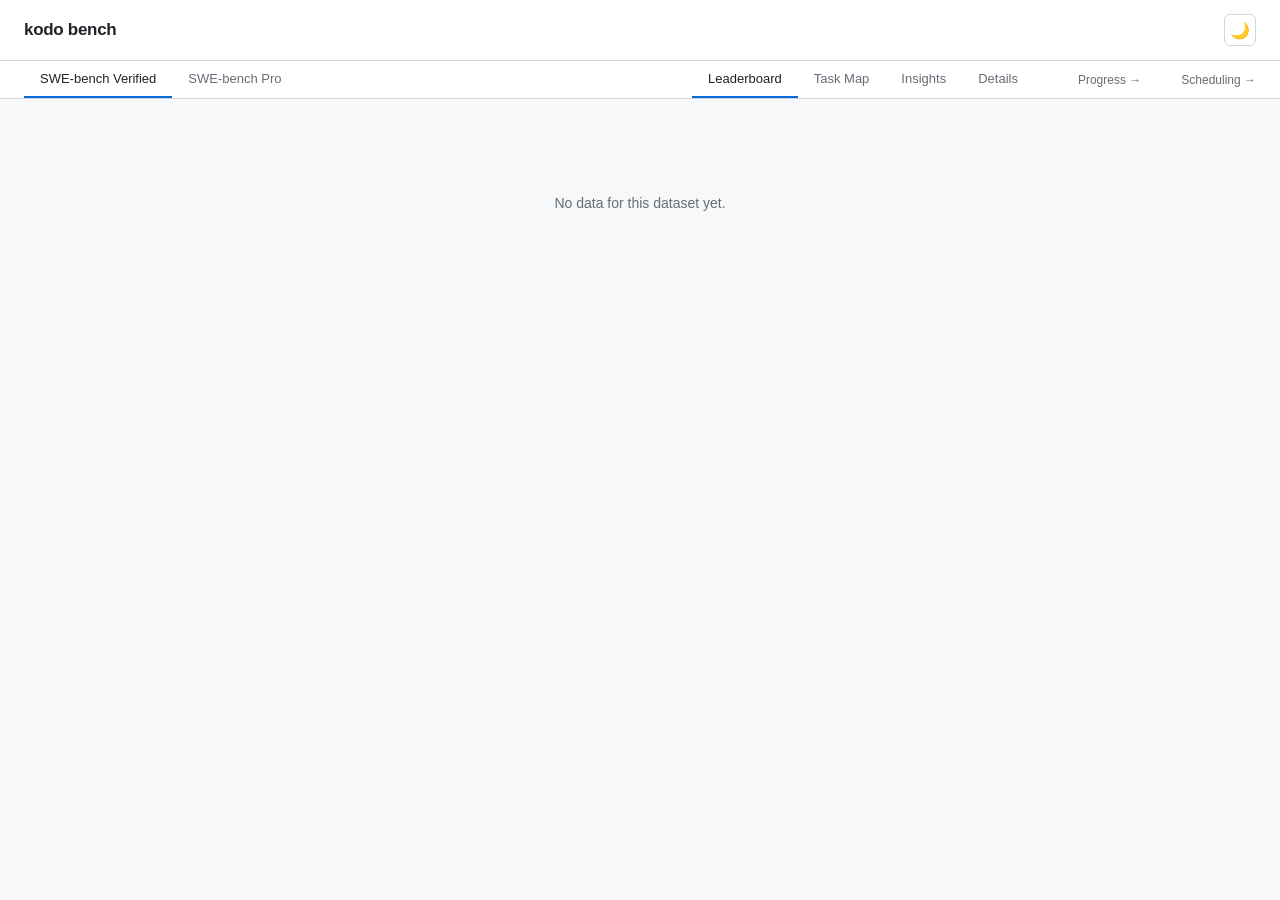
==== benchmark/online/static/index.html @ c9eaec16 "Implement local evaluation flow and arm activity tracking - Add `evaluate_pending.py` script for loc" ====
<!DOCTYPE html>
<html lang="en">
<head>
<meta charset="utf-8">
<meta name="viewport" content="width=device-width, initial-scale=1">
<title>kodo bench</title>
<script>
(function() {
  var s = localStorage.getItem('kodo-bench-theme');
  var p = window.matchMedia('(prefers-color-scheme: dark)').matches;
  if ((s || (p ? 'dark' : 'light')) === 'light') document.documentElement.setAttribute('data-theme', 'light');
})();
</script>
<style>
/* ── Theme ── */
:root {
  --bg: #0d1117; --bg2: #161b22; --surface: #1c2128; --border: #30363d;
  --text: #e6edf3; --text2: #8b949e; --text3: #484f58;
  --accent: #58a6ff; --accent2: #388bfd;
  --green: #3fb950; --red: #f85149; --orange: #d29922; --purple: #a371f7;
  --green-bg: rgba(63,185,80,0.12); --red-bg: rgba(248,81,73,0.12);
  --orange-bg: rgba(210,153,34,0.12); --accent-bg: rgba(88,166,255,0.08);
  --shadow: 0 1px 3px rgba(0,0,0,0.4); --code-bg: #161b22;
}
[data-theme="light"] {
  --bg: #f6f8fa; --bg2: #ffffff; --surface: #ffffff; --border: #d0d7de;
  --text: #1f2328; --text2: #656d76; --text3: #b1bac4;
  --accent: #0969da; --accent2: #0550ae;
  --green: #1a7f37; --red: #cf222e; --orange: #9a6700; --purple: #8250df;
  --green-bg: rgba(26,127,55,0.1); --red-bg: rgba(207,34,46,0.1);
  --orange-bg: rgba(154,103,0,0.1); --accent-bg: rgba(9,105,218,0.06);
  --shadow: 0 1px 3px rgba(0,0,0,0.08); --code-bg: #f6f8fa;
}
* { margin: 0; padding: 0; box-sizing: border-box; }
body { font-family: -apple-system, BlinkMacSystemFont, 'Segoe UI', sans-serif; background: var(--bg); color: var(--text); transition: background .2s, color .2s; }

/* ── Layout ── */
header { padding: 14px 24px; border-bottom: 1px solid var(--border); display: flex; align-items: center; gap: 16px; background: var(--bg2); }
header h1 { font-size: 17px; font-weight: 700; letter-spacing: -0.3px; }
header .stats { color: var(--text2); font-size: 12px; margin-left: auto; }
.theme-toggle { background: none; border: 1px solid var(--border); border-radius: 6px; width: 32px; height: 32px; cursor: pointer; color: var(--text2); font-size: 16px; display: flex; align-items: center; justify-content: center; flex-shrink: 0; }
.theme-toggle:hover { color: var(--text); border-color: var(--accent); }

nav { display: flex; align-items: center; border-bottom: 1px solid var(--border); padding: 0 24px; background: var(--bg2); gap: 32px; }
.ds-tabs, .v-tabs { display: flex; gap: 0; }
.ds-tabs { margin-right: auto; }
.ds-tab, .v-tab { padding: 10px 16px; cursor: pointer; color: var(--text2); border-bottom: 2px solid transparent; font-size: 13px; font-weight: 500; background: none; border-top: none; border-left: none; border-right: none; }
.ds-tab:hover, .v-tab:hover { color: var(--text); }
.ds-tab.active { color: var(--text); border-bottom-color: var(--accent); }
.v-tab.active { color: var(--text); border-bottom-color: var(--accent); }

main { padding: 32px 24px; max-width: 1200px; margin: 0 auto; }
.loading { text-align: center; padding: 64px; color: var(--text2); font-size: 14px; }

/* ── Leaderboard ── */
.lb-section { margin-bottom: 40px; }
.lb-section h2 { font-size: 13px; text-transform: uppercase; letter-spacing: 0.5px; color: var(--text2); margin-bottom: 20px; font-weight: 600; }
.lb-row { display: flex; align-items: center; gap: 16px; margin-bottom: 16px; padding: 12px 16px; background: var(--bg2); border: 1px solid var(--border); border-radius: 8px; transition: border-color .15s; }
.lb-row:hover { border-color: var(--accent); }
.lb-row.is-kodo { border-left: 3px solid var(--accent); }
.lb-rank { font-size: 14px; color: var(--text3); width: 20px; text-align: center; font-weight: 600; }
.lb-name { width: 120px; font-size: 15px; font-weight: 600; flex-shrink: 0; }
.lb-bar-track { flex: 1; height: 28px; background: var(--bg); border-radius: 4px; overflow: hidden; position: relative; }
.lb-bar-fill { height: 100%; border-radius: 4px; transition: width .4s ease; }
.lb-rate { font-size: 22px; font-weight: 700; width: 80px; text-align: right; }
.lb-sub { font-size: 12px; color: var(--text2); width: 80px; text-align: right; }

/* ── H2H ── */
.h2h-grid { display: grid; grid-template-columns: repeat(auto-fit, minmax(340px, 1fr)); gap: 16px; }
.h2h-card { background: var(--bg2); border: 1px solid var(--border); border-radius: 8px; padding: 16px; }
.h2h-title { font-size: 14px; font-weight: 600; margin-bottom: 4px; }
.h2h-subtitle { font-size: 12px; color: var(--text2); margin-bottom: 12px; }
.h2h-bar { display: flex; height: 24px; border-radius: 4px; overflow: hidden; margin-bottom: 10px; }
.h2h-seg { height: 100%; display: flex; align-items: center; justify-content: center; font-size: 10px; font-weight: 600; color: #fff; min-width: 2px; }
.h2h-legend { display: flex; gap: 16px; font-size: 11px; color: var(--text2); flex-wrap: wrap; }
.h2h-legend span { display: flex; align-items: center; gap: 4px; }
.h2h-legend .dot { width: 8px; height: 8px; border-radius: 2px; flex-shrink: 0; }
.h2h-net { font-size: 13px; font-weight: 600; margin-top: 8px; }
.h2h-net.positive { color: var(--green); }
.h2h-net.negative { color: var(--red); }
.h2h-net.neutral { color: var(--text2); }

/* ── Toggle ── */
.toggle-row { margin-top: 8px; font-size: 12px; color: var(--text2); }
.toggle-row label { cursor: pointer; display: flex; align-items: center; gap: 6px; }
.toggle-row input { accent-color: var(--accent); }

/* ── Task Map ── */
.arm-pills { display: flex; gap: 8px; margin-bottom: 20px; flex-wrap: wrap; }
.arm-pill { padding: 6px 14px; border-radius: 20px; font-size: 13px; font-weight: 500; cursor: pointer; border: 2px solid var(--border); background: var(--bg2); color: var(--text2); transition: all .15s; user-select: none; }
.arm-pill:hover { border-color: var(--text2); color: var(--text); }
.arm-pill.active { color: #fff; }

.map-legend { display: flex; gap: 16px; margin-bottom: 16px; font-size: 12px; color: var(--text2); flex-wrap: wrap; }
.map-legend-item { display: flex; align-items: center; gap: 5px; }
.map-legend-dot { width: 12px; height: 12px; border-radius: 2px; flex-shrink: 0; }

.repo-group { margin-bottom: 16px; }
.repo-label { font-size: 12px; color: var(--text2); margin-bottom: 4px; font-weight: 500; display: flex; align-items: center; gap: 8px; }
.repo-label .repo-stats { font-weight: 400; }
.repo-cells { display: flex; flex-wrap: wrap; gap: 3px; }
.map-cell { width: 16px; height: 16px; border-radius: 2px; cursor: pointer; transition: transform .1s; position: relative; }
.map-cell:hover { transform: scale(2); z-index: 10; }
.map-cell.c-resolved { background: var(--green); }
.map-cell.c-failed { background: var(--red); }
.map-cell.c-error { background: var(--orange); }
.map-cell.c-noeval { background: var(--bg); border: 1px solid var(--border); }
.map-cell.c-notrun { background: transparent; border: 1px dashed var(--border); }
.map-cell.c-both { background: var(--green); }
.map-cell.c-only-a { background: var(--accent); }
.map-cell.c-only-b { background: var(--orange); }
.map-cell.c-neither { background: var(--red); opacity: 0.5; }

/* ── Tooltip ── */
#tooltip { position: absolute; background: var(--surface); border: 1px solid var(--border); padding: 8px 12px; border-radius: 6px; font-size: 12px; pointer-events: none; z-index: 200; box-shadow: 0 4px 12px rgba(0,0,0,0.3); display: none; max-width: 320px; line-height: 1.5; }

/* ── Insights ── */
.insight-section { margin-bottom: 32px; }
.insight-section h2 { font-size: 13px; text-transform: uppercase; letter-spacing: 0.5px; color: var(--text2); margin-bottom: 12px; font-weight: 600; }
.repo-table { width: 100%; border-collapse: collapse; font-size: 13px; }
.repo-table th { text-align: left; padding: 8px 12px; border-bottom: 1px solid var(--border); color: var(--text2); font-weight: 500; }
.repo-table td { padding: 8px 12px; border-bottom: 1px solid var(--border); }
.repo-table tr:hover td { background: var(--bg2); }
.mini-bar { height: 6px; border-radius: 3px; background: var(--bg); overflow: hidden; min-width: 60px; }
.mini-bar-fill { height: 100%; border-radius: 3px; }
.insight-list { list-style: none; font-size: 13px; }
.insight-list li { padding: 4px 0; display: flex; align-items: center; gap: 8px; }
.insight-list code { font-size: 12px; background: var(--code-bg); padding: 2px 6px; border-radius: 4px; border: 1px solid var(--border); }
.insight-badge { padding: 1px 8px; border-radius: 10px; font-size: 11px; font-weight: 500; }

/* ── Details table ── */
.filter-bar { display: flex; gap: 8px; margin-bottom: 12px; flex-wrap: wrap; }
.filter-bar select, .filter-bar input { background: var(--bg2); border: 1px solid var(--border); color: var(--text); padding: 6px 10px; border-radius: 6px; font-size: 13px; }
table.detail-table { width: 100%; border-collapse: collapse; font-size: 13px; }
table.detail-table th { text-align: left; padding: 8px 12px; border-bottom: 1px solid var(--border); color: var(--text2); font-weight: 500; cursor: pointer; user-select: none; }
table.detail-table th:hover { color: var(--text); }
table.detail-table td { padding: 8px 12px; border-bottom: 1px solid var(--border); }
table.detail-table tr:hover td { background: var(--bg2); }
table.detail-table tr.expanded td { background: var(--bg2); border-bottom: none; }
.expand-row td { background: var(--bg2); padding: 12px 24px; }
.patch-view { background: var(--code-bg); padding: 12px; border-radius: 6px; font-family: monospace; font-size: 12px; white-space: pre-wrap; max-height: 400px; overflow-y: auto; margin-top: 8px; border: 1px solid var(--border); }
.patch-view .add { color: var(--green); }
.patch-view .del { color: var(--red); }
.patch-view .hunk { color: var(--accent); }
.status-badge { padding: 2px 8px; border-radius: 10px; font-size: 11px; font-weight: 500; white-space: nowrap; }
.status-badge.resolved { background: var(--green-bg); color: var(--green); }
.status-badge.failed { background: var(--red-bg); color: var(--red); }
.status-badge.error { background: var(--orange-bg); color: var(--orange); }
.status-badge.ok { background: var(--accent-bg); color: var(--accent); }
.status-badge.not-run { color: var(--text3); }

/* ── Shared ── */
*, header, nav, .lb-row, .h2h-card, .arm-pill, .filter-bar select, .filter-bar input, th, td { transition: background .2s, border-color .2s, color .2s; }
@media (max-width: 768px) {
  main { padding: 16px; }
  .lb-name { width: 80px; font-size: 13px; }
  .lb-rate { font-size: 18px; width: 60px; }
  .h2h-grid { grid-template-columns: 1fr; }
  .map-cell { width: 12px; height: 12px; }
}
</style>
</head>
<body>

<header>
  <h1>kodo bench</h1>
  <span class="stats" id="header-stats"></span>
  <button class="theme-toggle" id="theme-toggle" aria-label="Toggle theme"></button>
</header>

<nav>
  <div class="ds-tabs" id="ds-tabs">
    <button class="ds-tab active" data-ds="verified">SWE-bench Verified</button>
    <button class="ds-tab" data-ds="pro">SWE-bench Pro</button>
  </div>
  <div class="v-tabs" id="v-tabs">
    <button class="v-tab active" data-view="leaderboard">Leaderboard</button>
    <button class="v-tab" data-view="taskmap">Task Map</button>
    <button class="v-tab" data-view="insights">Insights</button>
    <button class="v-tab" data-view="details">Details</button>
  </div>
  <a id="progress-link" href="/progress.html" style="margin-left:12px;font-size:12px;color:var(--text2);text-decoration:none;white-space:nowrap;" onmouseover="this.style.color='var(--accent)'" onmouseout="this.style.color='var(--text2)'">Progress &rarr;</a>
  <a id="scheduling-link" href="/scheduling.html" style="margin-left:8px;font-size:12px;color:var(--text2);text-decoration:none;white-space:nowrap;" onmouseover="this.style.color='var(--accent)'" onmouseout="this.style.color='var(--text2)'">Scheduling &rarr;</a>
</nav>

<main id="main"><div class="loading">Loading...</div></main>
<div id="tooltip"></div>

<script>
// ── Base path (auto-detect from serving location) ──
const BASE = (() => {
  let p = window.location.pathname;
  if (p.endsWith('/index.html')) p = p.slice(0, -'index.html'.length);
  if (!p.endsWith('/')) p += '/';
  return p === '/' ? '' : p;
})();

{ const pl = document.getElementById('progress-link'); if (pl) pl.href = (BASE || '/') + 'progress.html'; }
{ const sl = document.getElementById('scheduling-link'); if (sl) sl.href = (BASE || '/') + 'scheduling.html'; }

// ── State ──
let currentDataset = 'verified';
let currentView = 'leaderboard';
let showAllKodo = false;
let activeMapArms = [];
let allData = {};
let sortCol = '', sortAsc = true;

// ── Palette ──
const KODO_COLOR = '#58a6ff';
const COMPETITOR_COLORS = { cursor: '#f0883e', claude: '#a371f7', codex: '#7ee787', gemini: '#d29922' };

function armColor(arm) {
  if (arm.startsWith('kodo')) return KODO_COLOR;
  for (const [k, v] of Object.entries(COMPETITOR_COLORS)) { if (arm.startsWith(k)) return v; }
  return '#8b949e';
}

function displayName(arm) {
  if (arm.startsWith('kodo')) {
    if (!showAllKodo) return 'Kodo';
    if (arm === 'kodo') return 'Kodo';
    if (arm === 'kodo:solo') return 'Kodo Solo';
    if (arm === 'kodo:solo+opus') return 'Kodo Opus';
    return arm.replace('kodo:', 'Kodo ');
  }
  const m = { claude: 'Claude Code', cursor: 'Cursor', codex: 'Codex', gemini: 'Gemini CLI' };
  return m[arm] || arm;
}

// ── Data helpers ──

function armStats(data, arm) {
  const s = { resolved: 0, failed: 0, error: 0, run: 0, evaluated: 0, resolveTimes: [], allTimes: [] };
  for (const t of data.tasks) {
    const r = data.results[t.instance_id]?.[arm];
    if (!r) continue;
    s.run++;
    if (r.elapsed_s > 0) s.allTimes.push(r.elapsed_s);
    if (r.eval_status) {
      s.evaluated++;
      if (r.resolved) {
        s.resolved++;
        if (r.elapsed_s > 0) s.resolveTimes.push(r.elapsed_s);
      } else s.failed++;
    }
    if (r.status === 'error') s.error++;
  }
  return s;
}

function median(arr) {
  if (!arr.length) return 0;
  const s = [...arr].sort((a, b) => a - b);
  const mid = Math.floor(s.length / 2);
  return s.length % 2 ? s[mid] : (s[mid - 1] + s[mid]) / 2;
}

function resolveRate(s) {
  return s.evaluated > 0 ? s.resolved / s.evaluated : 0;
}

function getBestKodo(data) {
  const kodo = (data.arms || []).filter(a => a.startsWith('kodo'));
  if (kodo.length === 0) return null;
  let best = kodo[0], bestR = -1;
  for (const a of kodo) {
    const r = resolveRate(armStats(data, a));
    if (r > bestR) { bestR = r; best = a; }
  }
  return best;
}

function visibleArms(data) {
  const arms = data.arms || [];
  if (showAllKodo || arms.filter(a => a.startsWith('kodo')).length <= 1) return arms;
  const best = getBestKodo(data);
  return arms.filter(a => !a.startsWith('kodo') || a === best);
}

function headToHead(data, a, b) {
  let onlyA = 0, onlyB = 0, both = 0, neither = 0;
  for (const t of data.tasks) {
    const ra = data.results[t.instance_id]?.[a];
    const rb = data.results[t.instance_id]?.[b];
    if (!ra?.eval_status || !rb?.eval_status) continue;
    const aw = !!ra.resolved, bw = !!rb.resolved;
    if (aw && bw) both++;
    else if (aw) onlyA++;
    else if (bw) onlyB++;
    else neither++;
  }
  return { onlyA, onlyB, both, neither, total: onlyA + onlyB + both + neither };
}

function groupByRepo(tasks) {
  const g = {};
  for (const t of tasks) {
    const repo = t.instance_id.split('__')[0].replace(/_/g, '/');
    (g[repo] ??= []).push(t);
  }
  return Object.entries(g).sort((a, b) => b[1].length - a[1].length);
}

// ── Init ──

async function init() {
  document.querySelectorAll('.ds-tab').forEach(t => t.addEventListener('click', () => {
    document.querySelectorAll('.ds-tab').forEach(x => x.classList.remove('active'));
    t.classList.add('active');
    currentDataset = t.dataset.ds;
    activeMapArms = defaultMapArms(allData[currentDataset]);
    render();
  }));

  document.querySelectorAll('.v-tab').forEach(t => t.addEventListener('click', () => {
    document.querySelectorAll('.v-tab').forEach(x => x.classList.remove('active'));
    t.classList.add('active');
    currentView = t.dataset.view;
    render();
  }));

  try {
    const [v, p] = await Promise.all([
      fetchJSON(BASE + 'data/verified/index.json'),
      fetchJSON(BASE + 'data/pro/index.json'),
    ]);
    allData = {
      verified: v || emptyIndex(),
      pro: p || emptyIndex(),
    };
  } catch {
    allData = { verified: emptyIndex(), pro: emptyIndex() };
  }

  activeMapArms = defaultMapArms(allData[currentDataset]);
  render();
}

function emptyIndex() { return { tasks: [], arms: [], results: {}, meta: {} }; }

async function fetchJSON(url) {
  try { const r = await fetch(url); return r.ok ? await r.json() : null; }
  catch { return null; }
}

function defaultMapArms(data) {
  const best = getBestKodo(data);
  const arms = [];
  if (best) arms.push(best);
  if ((data.arms || []).includes('cursor')) arms.push('cursor');
  return arms.length ? arms : (data.arms || []).slice(0, 2);
}

// ── Render dispatch ──

function render() {
  const data = allData[currentDataset];
  if (!data?.tasks?.length) {
    document.getElementById('main').innerHTML = '<div class="loading">No data for this dataset yet.</div>';
    document.getElementById('header-stats').textContent = '';
    return;
  }

  const arms = visibleArms(data);
  const totalRun = arms.reduce((sum, a) => sum + armStats(data, a).run, 0);
  const totalEvald = arms.reduce((sum, a) => sum + armStats(data, a).evaluated, 0);
  const pending = totalRun - totalEvald;
  document.getElementById('header-stats').textContent =
    `${data.tasks.length} tasks \u00b7 ${arms.length} agents \u00b7 ${currentDataset}` +
    (pending > 0 ? ` \u00b7 ${pending} pending eval` : '');

  const views = { leaderboard: renderLeaderboard, taskmap: renderTaskMap, insights: renderInsights, details: renderDetails };
  document.getElementById('main').innerHTML = (views[currentView] || renderLeaderboard)(data, arms);

  // Attach handlers
  if (currentView === 'leaderboard') attachLeaderboardHandlers();
  if (currentView === 'taskmap') attachTaskMapHandlers(data, arms);
  if (currentView === 'details') attachDetailHandlers(data, arms);
}

// ── Leaderboard ──

function renderLeaderboard(data, arms) {
  const stats = {};
  for (const a of arms) stats[a] = armStats(data, a);
  const sorted = [...arms].sort((a, b) => resolveRate(stats[b]) - resolveRate(stats[a]));

  let html = '<div class="lb-section"><h2>Resolve Rates</h2>';
  sorted.forEach((arm, i) => {
    const s = stats[arm];
    const rate = resolveRate(s) * 100;
    const isKodo = arm.startsWith('kodo');
    html += `<div class="lb-row ${isKodo ? 'is-kodo' : ''}">
      <div class="lb-rank">${i + 1}</div>
      <div class="lb-name">${esc(displayName(arm))}</div>
      <div class="lb-bar-track">
        <div class="lb-bar-fill" style="width:${rate}%;background:${armColor(arm)}"></div>
      </div>
      <div class="lb-rate">${rate.toFixed(1)}%</div>
      <div class="lb-sub">${s.resolved}/${s.evaluated}${s.run > s.evaluated ? ` <span style="color:var(--orange)">(+${s.run - s.evaluated} pending)</span>` : ''}${median(s.allTimes) ? ` · ${formatTime(median(s.allTimes))} median` : ''}</div>
    </div>`;
  });

  const kodoCount = (data.arms || []).filter(a => a.startsWith('kodo')).length;
  if (kodoCount > 1) {
    html += `<div class="toggle-row"><label><input type="checkbox" id="toggle-kodo" ${showAllKodo ? 'checked' : ''}> Show all Kodo variants (${kodoCount})</label></div>`;
  }
  html += '</div>';

  // Speed comparison
  const armsWithTimes = sorted.filter(a => stats[a].allTimes.length > 0);
  if (armsWithTimes.length > 1) {
    const maxMedian = Math.max(...armsWithTimes.map(a => median(stats[a].allTimes)));
    html += '<div class="lb-section"><h2>Median Task Time (lower is better)</h2>';
    for (const arm of armsWithTimes) {
      const med = median(stats[arm].allTimes);
      const pct = maxMedian > 0 ? (med / maxMedian * 100) : 0;
      const isKodo = arm.startsWith('kodo');
      html += `<div class="lb-row ${isKodo ? 'is-kodo' : ''}" style="padding:8px 16px">
        <div class="lb-name" style="font-size:13px">${esc(displayName(arm))}</div>
        <div class="lb-bar-track" style="height:20px">
          <div class="lb-bar-fill" style="width:${pct}%;background:${armColor(arm)};height:100%"></div>
        </div>
        <div style="font-size:15px;font-weight:600;width:80px;text-align:right">${formatTime(med)}</div>
      </div>`;
    }
    html += '</div>';
  }

  // Head to head vs kodo
  const kodo = getBestKodo(data);
  const opponents = sorted.filter(a => a !== kodo && !a.startsWith('kodo'));
  if (kodo && opponents.length) {
    html += '<div class="lb-section"><h2>Head-to-Head vs ' + esc(displayName(kodo)) + '</h2>';
    html += '<div class="h2h-grid">';
    for (const opp of opponents) {
      const h = headToHead(data, kodo, opp);
      if (h.total === 0) continue;
      const net = h.onlyA - h.onlyB;
      const netCls = net > 0 ? 'positive' : net < 0 ? 'negative' : 'neutral';
      const netLabel = net > 0 ? `+${net} for ${esc(displayName(kodo))}` : net < 0 ? `+${-net} for ${esc(displayName(opp))}` : 'Even';

      html += `<div class="h2h-card">
        <div class="h2h-title">${esc(displayName(kodo))} vs ${esc(displayName(opp))}</div>
        <div class="h2h-subtitle">${h.total} overlapping evaluated tasks</div>
        <div class="h2h-bar">
          ${h2hSeg(h.onlyA, h.total, KODO_COLOR)}
          ${h2hSeg(h.both, h.total, 'var(--green)')}
          ${h2hSeg(h.onlyB, h.total, armColor(opp))}
          ${h2hSeg(h.neither, h.total, 'var(--border)')}
        </div>
        <div class="h2h-legend">
          <span><span class="dot" style="background:${KODO_COLOR}"></span>Only ${esc(displayName(kodo))}: ${h.onlyA}</span>
          <span><span class="dot" style="background:var(--green)"></span>Both: ${h.both}</span>
          <span><span class="dot" style="background:${armColor(opp)}"></span>Only ${esc(displayName(opp))}: ${h.onlyB}</span>
          <span><span class="dot" style="background:var(--border)"></span>Neither: ${h.neither}</span>
        </div>
        <div class="h2h-net ${netCls}">${netLabel}</div>
      </div>`;
    }
    html += '</div></div>';
  }
  return html;
}

function h2hSeg(count, total, color) {
  if (!count) return '';
  const pct = (count / total * 100).toFixed(1);
  return `<div class="h2h-seg" style="width:${pct}%;background:${color}">${count > 2 ? count : ''}</div>`;
}

function attachLeaderboardHandlers() {
  const toggle = document.getElementById('toggle-kodo');
  if (toggle) toggle.addEventListener('change', () => { showAllKodo = toggle.checked; render(); });
}

// ── Task Map ──

function renderTaskMap(data, arms) {
  let html = '<div class="arm-pills">';
  for (const arm of arms) {
    const active = activeMapArms.includes(arm);
    const bg = active ? armColor(arm) : 'transparent';
    const border = active ? armColor(arm) : '';
    html += `<div class="arm-pill ${active ? 'active' : ''}" data-arm="${esc(arm)}" style="${active ? `background:${bg};border-color:${bg}` : ''}">${esc(displayName(arm))}</div>`;
  }
  html += '</div>';

  // Legend
  html += '<div class="map-legend">';
  if (activeMapArms.length === 2) {
    const [a, b] = activeMapArms;
    html += `<div class="map-legend-item"><div class="map-legend-dot" style="background:var(--green)"></div>Both solved</div>`;
    html += `<div class="map-legend-item"><div class="map-legend-dot" style="background:${armColor(a)}"></div>Only ${esc(displayName(a))}</div>`;
    html += `<div class="map-legend-item"><div class="map-legend-dot" style="background:${armColor(b)}"></div>Only ${esc(displayName(b))}</div>`;
    html += `<div class="map-legend-item"><div class="map-legend-dot" style="background:var(--red);opacity:.5"></div>Neither</div>`;
  } else if (activeMapArms.length === 1) {
    html += `<div class="map-legend-item"><div class="map-legend-dot" style="background:var(--green)"></div>Resolved</div>`;
    html += `<div class="map-legend-item"><div class="map-legend-dot" style="background:var(--red)"></div>Failed</div>`;
    html += `<div class="map-legend-item"><div class="map-legend-dot" style="background:var(--orange)"></div>Error</div>`;
  }
  html += `<div class="map-legend-item"><div class="map-legend-dot" style="background:var(--bg);border:1px solid var(--border)"></div>Not evaluated</div>`;
  html += `<div class="map-legend-item"><div class="map-legend-dot" style="border:1px dashed var(--border)"></div>Not run</div>`;
  html += '</div>';

  // Grouped by repo
  const repos = groupByRepo(data.tasks);
  for (const [repo, tasks] of repos) {
    html += `<div class="repo-group"><div class="repo-label">${esc(repo)} <span class="repo-stats">(${tasks.length})</span></div><div class="repo-cells">`;
    for (const t of tasks) {
      const cls = cellClass(data, t.instance_id, activeMapArms);
      html += `<div class="map-cell ${cls}" data-id="${esc(t.instance_id)}"></div>`;
    }
    html += '</div></div>';
  }
  return html;
}

function cellClass(data, iid, selArms) {
  if (selArms.length === 0) {
    // Any arm
    const res = data.results[iid] || {};
    const any = Object.values(res);
    if (!any.length) return 'c-notrun';
    if (any.some(r => r.resolved)) return 'c-resolved';
    if (any.some(r => r.eval_status)) return 'c-failed';
    return 'c-noeval';
  }
  if (selArms.length === 1) {
    const r = data.results[iid]?.[selArms[0]];
    if (!r) return 'c-notrun';
    if (r.resolved) return 'c-resolved';
    if (r.status === 'error') return 'c-error';
    if (r.eval_status) return 'c-failed';
    return 'c-noeval';
  }
  // 2 arms: comparative
  const [a, b] = selArms;
  const ra = data.results[iid]?.[a];
  const rb = data.results[iid]?.[b];
  if (!ra && !rb) return 'c-notrun';
  if (!ra?.eval_status && !rb?.eval_status) return 'c-noeval';
  const aw = !!ra?.resolved, bw = !!rb?.resolved;
  if (aw && bw) return 'c-both';
  if (aw) return 'c-only-a';
  if (bw) return 'c-only-b';
  return 'c-neither';
}

function attachTaskMapHandlers(data, arms) {
  document.querySelectorAll('.arm-pill').forEach(pill => {
    pill.addEventListener('click', () => {
      const arm = pill.dataset.arm;
      const idx = activeMapArms.indexOf(arm);
      if (idx >= 0) {
        activeMapArms.splice(idx, 1);
      } else {
        if (activeMapArms.length >= 2) activeMapArms.shift();
        activeMapArms.push(arm);
      }
      render();
    });
  });

  document.querySelectorAll('.map-cell').forEach(cell => {
    cell.addEventListener('mouseenter', e => {
      const iid = cell.dataset.id;
      let tip = `<strong>${esc(iid)}</strong>`;
      for (const arm of activeMapArms) {
        const r = data.results[iid]?.[arm];
        const status = !r ? 'not run' : r.resolved ? 'resolved' : r.eval_status ? 'failed' : r.status || 'run';
        tip += `<br>${esc(displayName(arm))}: ${status}`;
        if (r?.elapsed_s) tip += ` (${formatTime(r.elapsed_s)})`;
      }
      showTooltip(e, tip);
    });
    cell.addEventListener('mouseleave', hideTooltip);
    cell.addEventListener('mousemove', e => moveTooltip(e));
  });
}

// ── Insights ──

function renderInsights(data, arms) {
  let html = '';

  // Per-repo breakdown
  const repos = groupByRepo(data.tasks);
  html += '<div class="insight-section"><h2>Resolve Rate by Repository</h2>';
  html += '<table class="repo-table"><thead><tr><th>Repository</th><th>Tasks</th>';
  for (const a of arms) html += `<th>${esc(displayName(a))}</th>`;
  html += '</tr></thead><tbody>';

  for (const [repo, tasks] of repos) {
    html += `<tr><td><strong>${esc(repo)}</strong></td><td>${tasks.length}</td>`;
    for (const arm of arms) {
      let res = 0, evald = 0;
      for (const t of tasks) {
        const r = data.results[t.instance_id]?.[arm];
        if (r?.eval_status) { evald++; if (r.resolved) res++; }
      }
      const rate = evald > 0 ? (res / evald * 100).toFixed(0) : '\u2014';
      const pct = evald > 0 ? res / evald * 100 : 0;
      html += `<td><div style="display:flex;align-items:center;gap:8px">
        <div class="mini-bar"><div class="mini-bar-fill" style="width:${pct}%;background:${armColor(arm)}"></div></div>
        <span style="font-size:12px;color:var(--text2)">${rate}%</span></div></td>`;
    }
    html += '</tr>';
  }
  html += '</tbody></table></div>';

  // Unique wins
  const kodo = getBestKodo(data);
  if (kodo) {
    html += '<div class="insight-section"><h2>Unique Wins</h2>';
    html += '<p style="font-size:13px;color:var(--text2);margin-bottom:12px">Tasks solved by only one agent (among evaluated overlaps)</p>';
    for (const arm of arms) {
      const others = arms.filter(x => x !== arm);
      const unique = [];
      for (const t of data.tasks) {
        const r = data.results[t.instance_id]?.[arm];
        if (!r?.resolved) continue;
        const othersResolved = others.some(o => data.results[t.instance_id]?.[o]?.resolved);
        if (!othersResolved) unique.push(t.instance_id);
      }
      if (unique.length) {
        html += `<details style="margin-bottom:8px"><summary style="cursor:pointer;font-size:13px;font-weight:500;color:${armColor(arm)}">${esc(displayName(arm))}: ${unique.length} unique win${unique.length > 1 ? 's' : ''}</summary>`;
        html += '<ul class="insight-list" style="margin:6px 0 0 20px">';
        for (const id of unique) html += `<li><code>${esc(id)}</code></li>`;
        html += '</ul></details>';
      }
    }
    html += '</div>';
  }

  // Unsolved tasks
  const unsolved = data.tasks.filter(t => {
    return !arms.some(a => data.results[t.instance_id]?.[a]?.resolved);
  }).filter(t => {
    return arms.some(a => data.results[t.instance_id]?.[a]?.eval_status);
  });
  if (unsolved.length) {
    html += `<div class="insight-section"><h2>Unsolved Tasks (${unsolved.length})</h2>`;
    html += '<p style="font-size:13px;color:var(--text2);margin-bottom:8px">No agent solved these (among those evaluated)</p>';
    html += '<ul class="insight-list">';
    for (const t of unsolved.slice(0, 30)) html += `<li><code>${esc(t.instance_id)}</code></li>`;
    if (unsolved.length > 30) html += `<li style="color:var(--text2)">... and ${unsolved.length - 30} more</li>`;
    html += '</ul></div>';
  }

  // Avg time
  html += '<div class="insight-section"><h2>Average Solve Time</h2>';
  for (const arm of arms) {
    const times = [];
    for (const t of data.tasks) {
      const r = data.results[t.instance_id]?.[arm];
      if (r?.elapsed_s > 0) times.push(r.elapsed_s);
    }
    if (!times.length) continue;
    const avg = times.reduce((a, b) => a + b, 0) / times.length;
    const max = Math.max(...arms.map(a2 => {
      const tt = data.tasks.map(t => data.results[t.instance_id]?.[a2]?.elapsed_s || 0);
      return tt.reduce((a, b) => a + b, 0) / (tt.filter(x => x > 0).length || 1);
    }));
    const pct = max > 0 ? (avg / max * 100) : 0;
    html += `<div style="display:flex;align-items:center;gap:12px;margin-bottom:8px">
      <div style="width:100px;text-align:right;font-size:13px;font-weight:500">${esc(displayName(arm))}</div>
      <div class="mini-bar" style="flex:1;height:20px"><div class="mini-bar-fill" style="width:${pct}%;background:${armColor(arm)};height:100%"></div></div>
      <div style="width:60px;font-size:13px;color:var(--text2)">${formatTime(avg)}</div>
    </div>`;
  }
  html += '</div>';

  return html;
}

// ── Details ──

function renderDetails(data, arms) {
  let html = '<div class="filter-bar">';
  html += `<select id="f-arm"><option value="">All agents</option>${arms.map(a => `<option value="${a}">${displayName(a)}</option>`).join('')}</select>`;
  html += `<select id="f-status"><option value="">All statuses</option><option value="resolved">Resolved</option><option value="failed">Failed</option><option value="error">Error</option><option value="pending">Not evaluated</option></select>`;
  html += '<input type="text" id="f-search" placeholder="Search instance ID...">';
  html += '</div>';

  html += '<table class="detail-table"><thead><tr>';
  html += '<th data-sort="id">Instance ID</th><th data-sort="repo">Repo</th>';
  for (const a of arms) html += `<th data-sort="${esc(a)}">${esc(displayName(a))}</th>`;
  html += '<th data-sort="time">Time</th></tr></thead><tbody>';

  for (const t of data.tasks) {
    const repo = t.instance_id.split('__')[0].replace(/_/g, '/');
    const shortId = t.instance_id.split('__').pop();
    html += `<tr class="result-row" data-id="${esc(t.instance_id)}">`;
    html += `<td><code>${esc(shortId)}</code></td><td style="font-size:12px">${esc(repo)}</td>`;
    for (const arm of arms) {
      const r = data.results[t.instance_id]?.[arm];
      let cls = 'not-run', label = '\u2014';
      if (r) {
        if (r.resolved) { cls = 'resolved'; label = 'Resolved'; }
        else if (r.status === 'error') { cls = 'error'; label = 'Error'; }
        else if (r.eval_status) { cls = 'failed'; label = 'Failed'; }
        else { cls = 'ok'; label = 'Run'; }
      }
      html += `<td><span class="status-badge ${cls}">${label}</span></td>`;
    }
    const times = arms.map(a => data.results[t.instance_id]?.[a]?.elapsed_s || 0).filter(x => x > 0);
    const avg = times.length ? times.reduce((a, b) => a + b, 0) / times.length : 0;
    html += `<td style="color:var(--text2);font-size:12px">${avg > 0 ? formatTime(avg) : '\u2014'}</td>`;
    html += '</tr>';
  }
  html += '</tbody></table>';
  return html;
}

function attachDetailHandlers(data, arms) {
  document.querySelectorAll('.result-row').forEach(row => {
    row.addEventListener('click', () => toggleExpand(row, data));
  });
  const fArm = document.getElementById('f-arm');
  const fStat = document.getElementById('f-status');
  const fSearch = document.getElementById('f-search');
  const filter = () => applyFilters(data);
  if (fArm) fArm.addEventListener('change', filter);
  if (fStat) fStat.addEventListener('change', filter);
  if (fSearch) fSearch.addEventListener('input', filter);
  document.querySelectorAll('.detail-table th[data-sort]').forEach(th => {
    th.addEventListener('click', () => sortTable(th.dataset.sort));
  });
}

function applyFilters(data) {
  const arm = document.getElementById('f-arm')?.value || '';
  const status = document.getElementById('f-status')?.value || '';
  const search = (document.getElementById('f-search')?.value || '').toLowerCase();
  document.querySelectorAll('.result-row').forEach(row => {
    const id = row.dataset.id;
    let show = true;
    if (search && !id.toLowerCase().includes(search)) show = false;
    if (arm && show && !data.results[id]?.[arm]) show = false;
    if (status && show) {
      const arms = visibleArms(data);
      const match = arms.some(a => {
        const r = data.results[id]?.[a];
        if (status === 'resolved') return r?.resolved;
        if (status === 'failed') return r?.eval_status && !r?.resolved;
        if (status === 'error') return r?.status === 'error';
        if (status === 'pending') return r && !r.eval_status;
        return false;
      });
      if (!match) show = false;
    }
    row.style.display = show ? '' : 'none';
    const next = row.nextElementSibling;
    if (next?.classList.contains('expand-row')) next.style.display = show ? '' : 'none';
  });
}

function sortTable(col) {
  if (sortCol === col) sortAsc = !sortAsc;
  else { sortCol = col; sortAsc = true; }
  const tbody = document.querySelector('.detail-table tbody');
  if (!tbody) return;
  const rows = [...tbody.querySelectorAll('.result-row')];
  rows.sort((a, b) => {
    let va = a.dataset.id, vb = b.dataset.id;
    if (col === 'repo') { va = va.split('__')[0]; vb = vb.split('__')[0]; }
    return sortAsc ? va.localeCompare(vb) : vb.localeCompare(va);
  });
  rows.forEach(r => {
    tbody.appendChild(r);
    const next = r.nextElementSibling;
    if (next?.classList.contains('expand-row')) tbody.appendChild(next);
  });
}

function toggleExpand(row, data) {
  const existing = row.nextElementSibling;
  if (existing?.classList.contains('expand-row')) { existing.remove(); row.classList.remove('expanded'); return; }
  row.classList.add('expanded');
  const id = row.dataset.id;
  const arms = visibleArms(data);
  const expandRow = document.createElement('tr');
  expandRow.className = 'expand-row';
  let html = '<td colspan="100">';
  for (const arm of arms) {
    const r = data.results[id]?.[arm];
    if (!r) continue;
    html += `<h4 style="margin:8px 0 4px;color:${armColor(arm)}">${esc(displayName(arm))}</h4>`;
    html += `<div style="font-size:12px;color:var(--text2)">Status: ${r.status || '\u2014'} | Elapsed: ${formatTime(r.elapsed_s || 0)} | Patch: ${r.patch_len || 0} chars</div>`;
    html += `<div class="patch-view" id="patch-${esc(id)}-${esc(arm)}">Loading patch...</div>`;
    fetchPatch(currentDataset, id, arm);
  }
  html += '</td>';
  expandRow.innerHTML = html;
  row.after(expandRow);
}

async function fetchPatch(ds, iid, arm) {
  const el = document.getElementById(`patch-${iid}-${arm}`);
  if (!el) return;
  try {
    const r = await fetch(`${BASE}api/patch/${ds}/${iid}/${arm}`);
    if (!r.ok) { el.textContent = '(no patch available)'; return; }
    el.innerHTML = highlightDiff(await r.text());
  } catch { el.textContent = '(failed to load)'; }
}

function highlightDiff(text) {
  return text.split('\n').map(l => {
    if (l.startsWith('+') && !l.startsWith('+++')) return `<span class="add">${esc(l)}</span>`;
    if (l.startsWith('-') && !l.startsWith('---')) return `<span class="del">${esc(l)}</span>`;
    if (l.startsWith('@@')) return `<span class="hunk">${esc(l)}</span>`;
    return esc(l);
  }).join('\n');
}

// ── Shared utils ──

function formatTime(s) {
  if (!s) return '\u2014';
  if (s < 60) return `${Math.round(s)}s`;
  if (s < 3600) return `${Math.round(s / 60)}m`;
  return `${(s / 3600).toFixed(1)}h`;
}

function esc(s) { return String(s).replace(/&/g, '&amp;').replace(/</g, '&lt;').replace(/>/g, '&gt;').replace(/"/g, '&quot;'); }

function showTooltip(e, html) {
  const tip = document.getElementById('tooltip');
  tip.innerHTML = html;
  tip.style.display = 'block';
  tip.style.left = (e.pageX + 14) + 'px';
  tip.style.top = (e.pageY - 14) + 'px';
}
function moveTooltip(e) {
  const tip = document.getElementById('tooltip');
  if (tip.style.display === 'block') {
    tip.style.left = (e.pageX + 14) + 'px';
    tip.style.top = (e.pageY - 14) + 'px';
  }
}
function hideTooltip() { document.getElementById('tooltip').style.display = 'none'; }

// ── Theme ──

function initTheme() {
  const stored = localStorage.getItem('kodo-bench-theme');
  const prefersDark = window.matchMedia('(prefers-color-scheme: dark)').matches;
  applyTheme(stored || (prefersDark ? 'dark' : 'light'));
  document.getElementById('theme-toggle').addEventListener('click', () => {
    const cur = document.documentElement.getAttribute('data-theme') === 'light' ? 'light' : 'dark';
    const next = cur === 'dark' ? 'light' : 'dark';
    applyTheme(next);
    localStorage.setItem('kodo-bench-theme', next);
  });
  window.matchMedia('(prefers-color-scheme: dark)').addEventListener('change', e => {
    if (!localStorage.getItem('kodo-bench-theme')) applyTheme(e.matches ? 'dark' : 'light');
  });
}

function applyTheme(theme) {
  if (theme === 'light') document.documentElement.setAttribute('data-theme', 'light');
  else document.documentElement.removeAttribute('data-theme');
  const btn = document.getElementById('theme-toggle');
  btn.textContent = theme === 'dark' ? '\u2600\uFE0F' : '\uD83C\uDF19';
  btn.title = theme === 'dark' ? 'Switch to light mode' : 'Switch to dark mode';
}

initTheme();
init();
</script>
</body>
</html>
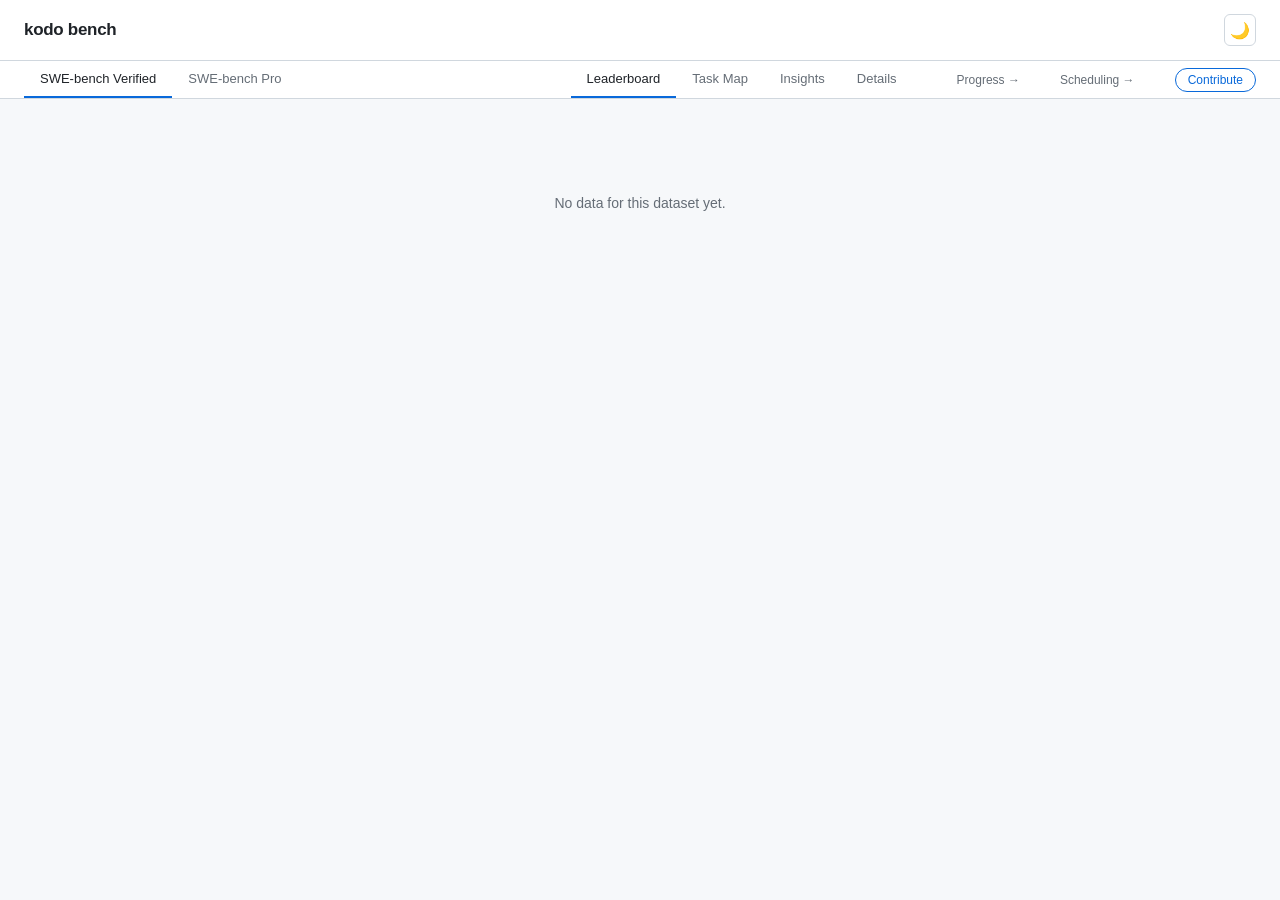
==== commit 3512f6cc: "onboard benchmarkers" ====
--- a/benchmark/online/static/index.html
+++ b/benchmark/online/static/index.html
@@ -181,6 +181,7 @@
   </div>
   <a id="progress-link" href="/progress.html" style="margin-left:12px;font-size:12px;color:var(--text2);text-decoration:none;white-space:nowrap;" onmouseover="this.style.color='var(--accent)'" onmouseout="this.style.color='var(--text2)'">Progress &rarr;</a>
   <a id="scheduling-link" href="/scheduling.html" style="margin-left:8px;font-size:12px;color:var(--text2);text-decoration:none;white-space:nowrap;" onmouseover="this.style.color='var(--accent)'" onmouseout="this.style.color='var(--text2)'">Scheduling &rarr;</a>
+  <a id="join-link" href="/register.html" style="margin-left:8px;font-size:12px;padding:4px 12px;border:1px solid var(--accent);border-radius:12px;color:var(--accent);text-decoration:none;white-space:nowrap;font-weight:500;" onmouseover="this.style.background='var(--accent)';this.style.color='#fff'" onmouseout="this.style.background='transparent';this.style.color='var(--accent)'">Contribute</a>
 </nav>
 
 <main id="main"><div class="loading">Loading...</div></main>
@@ -197,6 +198,7 @@
 
 { const pl = document.getElementById('progress-link'); if (pl) pl.href = (BASE || '/') + 'progress.html'; }
 { const sl = document.getElementById('scheduling-link'); if (sl) sl.href = (BASE || '/') + 'scheduling.html'; }
+{ const jl = document.getElementById('join-link'); if (jl) jl.href = (BASE || '/') + 'register.html'; }
 
 // ── State ──
 let currentDataset = 'verified';
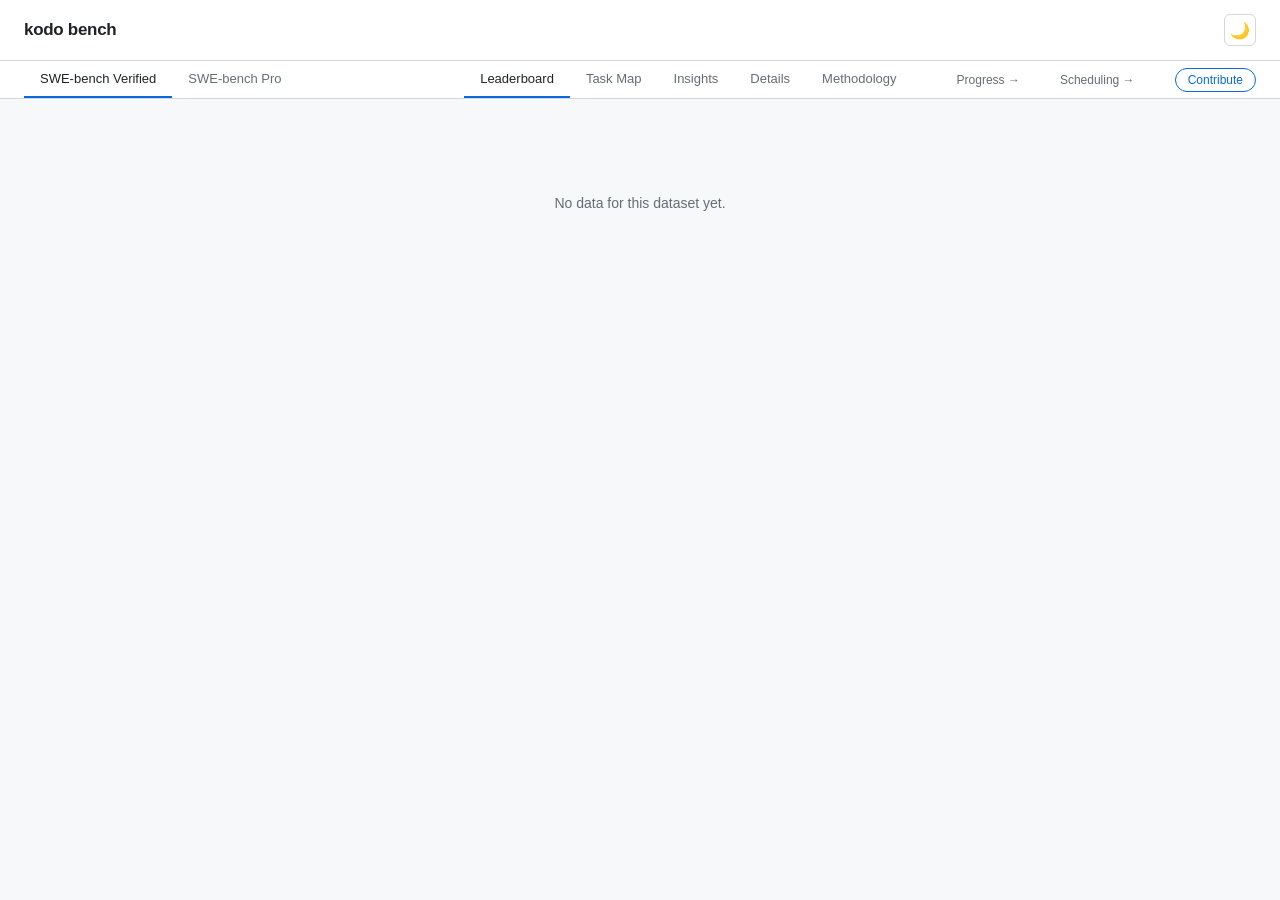
==== commit ae75b8dc: "another view" ====
--- a/benchmark/online/static/index.html
+++ b/benchmark/online/static/index.html
@@ -49,6 +49,11 @@
 .ds-tab.active { color: var(--text); border-bottom-color: var(--accent); }
 .v-tab.active { color: var(--text); border-bottom-color: var(--accent); }
 
+.view-banner { display: none; max-width: 1200px; margin: 20px auto 0; padding: 14px 18px; background: var(--accent-bg); border: 1px solid var(--border); border-radius: 10px; font-size: 13px; color: var(--text2); }
+.view-banner.visible { display: block; }
+.view-banner strong { color: var(--text); }
+.view-badge { display: inline-flex; align-items: center; margin-right: 10px; padding: 3px 9px; border-radius: 999px; background: var(--bg2); border: 1px solid var(--border); color: var(--accent); font-size: 11px; font-weight: 600; text-transform: uppercase; letter-spacing: 0.04em; }
+
 main { padding: 32px 24px; max-width: 1200px; margin: 0 auto; }
 .loading { text-align: center; padding: 64px; color: var(--text2); font-size: 14px; }
 
@@ -149,6 +154,29 @@
 .status-badge.ok { background: var(--accent-bg); color: var(--accent); }
 .status-badge.not-run { color: var(--text3); }
 
+/* ── Methodology ── */
+.method-layout { display: flex; flex-direction: column; gap: 16px; }
+.method-grid { display: grid; grid-template-columns: repeat(auto-fit, minmax(220px, 1fr)); gap: 16px; }
+.method-card { background: var(--bg2); border: 1px solid var(--border); border-radius: 10px; padding: 18px; }
+.method-stat-label { font-size: 11px; color: var(--text2); text-transform: uppercase; letter-spacing: 0.06em; margin-bottom: 6px; }
+.method-stat-value { font-size: 24px; font-weight: 700; color: var(--text); }
+.method-status { font-size: 13px; color: var(--text2); }
+.markdown-body { font-size: 13px; line-height: 1.7; color: var(--text2); }
+.markdown-body h1, .markdown-body h2, .markdown-body h3 { color: var(--text); line-height: 1.25; }
+.markdown-body h1 { font-size: 28px; margin: 0 0 18px; }
+.markdown-body h2 { font-size: 18px; margin: 28px 0 12px; }
+.markdown-body h3 { font-size: 15px; margin: 20px 0 8px; }
+.markdown-body p { margin: 0 0 14px; }
+.markdown-body ul, .markdown-body ol { margin: 0 0 16px 20px; }
+.markdown-body li { margin: 0 0 6px; }
+.markdown-body strong { color: var(--text); }
+.markdown-body code { font-family: ui-monospace, SFMono-Regular, Menlo, monospace; font-size: 12px; background: var(--code-bg); border: 1px solid var(--border); border-radius: 4px; padding: 1px 5px; color: var(--text); }
+.markdown-body pre { margin: 0 0 16px; padding: 14px; background: var(--code-bg); border: 1px solid var(--border); border-radius: 8px; overflow-x: auto; }
+.markdown-body pre code { background: transparent; border: none; padding: 0; display: block; white-space: pre-wrap; line-height: 1.6; }
+.markdown-body blockquote { margin: 0 0 16px; padding: 12px 14px; background: var(--orange-bg); border: 1px solid var(--border); border-left: 3px solid var(--orange); border-radius: 8px; }
+.markdown-body a { color: var(--accent); text-decoration: none; }
+.markdown-body a:hover { text-decoration: underline; }
+
 /* ── Shared ── */
 *, header, nav, .lb-row, .h2h-card, .arm-pill, .filter-bar select, .filter-bar input, th, td { transition: background .2s, border-color .2s, color .2s; }
 @media (max-width: 768px) {
@@ -163,7 +191,7 @@
 <body>
 
 <header>
-  <h1>kodo bench</h1>
+  <h1 id="page-title">kodo bench</h1>
   <span class="stats" id="header-stats"></span>
   <button class="theme-toggle" id="theme-toggle" aria-label="Toggle theme"></button>
 </header>
@@ -178,12 +206,14 @@
     <button class="v-tab" data-view="taskmap">Task Map</button>
     <button class="v-tab" data-view="insights">Insights</button>
     <button class="v-tab" data-view="details">Details</button>
+    <button class="v-tab" data-view="methodology">Methodology</button>
   </div>
   <a id="progress-link" href="/progress.html" style="margin-left:12px;font-size:12px;color:var(--text2);text-decoration:none;white-space:nowrap;" onmouseover="this.style.color='var(--accent)'" onmouseout="this.style.color='var(--text2)'">Progress &rarr;</a>
   <a id="scheduling-link" href="/scheduling.html" style="margin-left:8px;font-size:12px;color:var(--text2);text-decoration:none;white-space:nowrap;" onmouseover="this.style.color='var(--accent)'" onmouseout="this.style.color='var(--text2)'">Scheduling &rarr;</a>
   <a id="join-link" href="/register.html" style="margin-left:8px;font-size:12px;padding:4px 12px;border:1px solid var(--accent);border-radius:12px;color:var(--accent);text-decoration:none;white-space:nowrap;font-weight:500;" onmouseover="this.style.background='var(--accent)';this.style.color='#fff'" onmouseout="this.style.background='transparent';this.style.color='var(--accent)'">Contribute</a>
 </nav>
 
+<div id="view-banner" class="view-banner"></div>
 <main id="main"><div class="loading">Loading...</div></main>
 <div id="tooltip"></div>
 
@@ -206,7 +236,36 @@
 let showAllKodo = false;
 let activeMapArms = [];
 let allData = {};
+let availableDatasets = ['verified', 'pro'];
 let sortCol = '', sortAsc = true;
+let methodologyMarkdown = null;
+let methodologyLoadStarted = false;
+
+const SHARED_PROMPT_TEMPLATE =
+  "Fix the following GitHub issue in this repository.\\n\\n" +
+  "Issue: {instance_id}\\n\\n" +
+  "{problem_statement}\\n\\n" +
+  "Make the minimal code changes needed to fix this issue. Do not add or modify tests.";
+
+const SOLO_TEAM_CONFIG = {
+  name: "solo",
+  description: "just cursor worker",
+  max_exchanges: 20,
+  max_cycles: 2,
+  verifiers: {
+    testers: [],
+    browser_testers: [],
+    reviewers: [],
+  },
+  agents: {
+    worker: {
+      backend: "cursor",
+      model: "composer-1.5",
+      description: "your only worker.",
+      max_turns: 15,
+    },
+  },
+};
 
 // ── Palette ──
 const KODO_COLOR = '#58a6ff';
@@ -230,10 +289,22 @@
   return m[arm] || arm;
 }
 
+function viewMode(data) {
+  return data?.meta?.view_mode || 'default';
+}
+
+function viewComparison(data) {
+  return data?.meta?.comparison || {};
+}
+
+function isHeadToHeadView(data) {
+  return viewMode(data) === 'head_to_head';
+}
+
 // ── Data helpers ──
 
 function armStats(data, arm) {
-  const s = { resolved: 0, failed: 0, error: 0, run: 0, evaluated: 0, resolveTimes: [], allTimes: [] };
+  const s = { resolved: 0, failed: 0, error: 0, run: 0, evaluated: 0, pending: 0, resolveTimes: [], allTimes: [] };
   for (const t of data.tasks) {
     const r = data.results[t.instance_id]?.[arm];
     if (!r) continue;
@@ -245,6 +316,8 @@
         s.resolved++;
         if (r.elapsed_s > 0) s.resolveTimes.push(r.elapsed_s);
       } else s.failed++;
+    } else if (r.status === 'ok' || r.status === 'partial') {
+      s.pending++;
     }
     if (r.status === 'error') s.error++;
   }
@@ -304,6 +377,18 @@
   return Object.entries(g).sort((a, b) => b[1].length - a[1].length);
 }
 
+function sourceRunIds(data, arms) {
+  const ids = new Set();
+  for (const task of data.tasks || []) {
+    const taskResults = data.results?.[task.instance_id] || {};
+    for (const arm of arms) {
+      const runId = taskResults[arm]?.run_id;
+      if (runId) ids.add(runId);
+    }
+  }
+  return [...ids].sort();
+}
+
 // ── Init ──
 
 async function init() {
@@ -335,6 +420,8 @@
     allData = { verified: emptyIndex(), pro: emptyIndex() };
   }
 
+  syncDatasetTabs();
+  ensureMethodologyLoaded();
   activeMapArms = defaultMapArms(allData[currentDataset]);
   render();
 }
@@ -344,6 +431,15 @@
 async function fetchJSON(url) {
   try { const r = await fetch(url); return r.ok ? await r.json() : null; }
   catch { return null; }
+}
+
+async function fetchText(url) {
+  try {
+    const r = await fetch(url);
+    return r.ok ? await r.text() : null;
+  } catch {
+    return null;
+  }
 }
 
 function defaultMapArms(data) {
@@ -354,10 +450,33 @@
   return arms.length ? arms : (data.arms || []).slice(0, 2);
 }
 
+function syncDatasetTabs() {
+  const order = ['verified', 'pro'];
+  availableDatasets = order.filter(ds => (allData[ds]?.tasks?.length || 0) > 0);
+  if (!availableDatasets.length) availableDatasets = order;
+  if (!availableDatasets.includes(currentDataset)) currentDataset = availableDatasets[0];
+
+  const tabs = document.querySelectorAll('.ds-tab');
+  tabs.forEach(tab => {
+    const visible = availableDatasets.includes(tab.dataset.ds);
+    tab.style.display = visible ? '' : 'none';
+    tab.classList.toggle('active', tab.dataset.ds === currentDataset);
+  });
+}
+
+async function ensureMethodologyLoaded() {
+  if (methodologyMarkdown !== null || methodologyLoadStarted) return;
+  methodologyLoadStarted = true;
+  const text = await fetchText(BASE + 'methodology.md');
+  methodologyMarkdown = text || '# Methodology\n\nMethodology file could not be loaded.';
+  if (currentView === 'methodology') render();
+}
+
 // ── Render dispatch ──
 
 function render() {
   const data = allData[currentDataset];
+  applyViewChrome(data);
   if (!data?.tasks?.length) {
     document.getElementById('main').innerHTML = '<div class="loading">No data for this dataset yet.</div>';
     document.getElementById('header-stats').textContent = '';
@@ -365,20 +484,47 @@
   }
 
   const arms = visibleArms(data);
-  const totalRun = arms.reduce((sum, a) => sum + armStats(data, a).run, 0);
-  const totalEvald = arms.reduce((sum, a) => sum + armStats(data, a).evaluated, 0);
-  const pending = totalRun - totalEvald;
+  const pending = arms.reduce((sum, a) => sum + armStats(data, a).pending, 0);
+  const taskLabel = isHeadToHeadView(data) ? `${data.tasks.length} overlapping tasks` : `${data.tasks.length} tasks`;
+  const snapshotLabel = data.meta?.snapshot_frozen ? ' \u00b7 frozen snapshot' : '';
   document.getElementById('header-stats').textContent =
-    `${data.tasks.length} tasks \u00b7 ${arms.length} agents \u00b7 ${currentDataset}` +
+    `${taskLabel} \u00b7 ${arms.length} agents \u00b7 ${currentDataset}` +
+    snapshotLabel +
     (pending > 0 ? ` \u00b7 ${pending} pending eval` : '');
 
-  const views = { leaderboard: renderLeaderboard, taskmap: renderTaskMap, insights: renderInsights, details: renderDetails };
+  const views = { leaderboard: renderLeaderboard, taskmap: renderTaskMap, insights: renderInsights, details: renderDetails, methodology: renderMethodology };
   document.getElementById('main').innerHTML = (views[currentView] || renderLeaderboard)(data, arms);
 
   // Attach handlers
   if (currentView === 'leaderboard') attachLeaderboardHandlers();
   if (currentView === 'taskmap') attachTaskMapHandlers(data, arms);
   if (currentView === 'details') attachDetailHandlers(data, arms);
+}
+
+function applyViewChrome(data) {
+  const title = document.getElementById('page-title');
+  const banner = document.getElementById('view-banner');
+  const links = ['progress-link', 'scheduling-link', 'join-link'].map(id => document.getElementById(id));
+
+  if (isHeadToHeadView(data)) {
+    const comparison = viewComparison(data);
+    const primary = displayName(comparison.primary_arm || 'kodo');
+    const secondary = displayName(comparison.secondary_arm || 'cursor');
+    const frozen = data?.meta?.snapshot_frozen;
+    document.title = `${primary} vs ${secondary}`;
+    title.textContent = `${primary} vs ${secondary}`;
+    banner.innerHTML =
+      `<span class="view-badge">${frozen ? 'Frozen snapshot' : 'Head-to-head view'}</span><strong>${esc(primary)} vs ${esc(secondary)}</strong> shows only tasks where both agents have completed evaluation.${frozen ? ' This 100-task slice will stay fixed until explicitly refreshed.' : ''}`;
+    banner.classList.add('visible');
+    links.forEach(link => { if (link) link.style.display = 'none'; });
+    return;
+  }
+
+  document.title = 'kodo bench';
+  title.textContent = 'kodo bench';
+  banner.textContent = '';
+  banner.classList.remove('visible');
+  links.forEach(link => { if (link) link.style.display = ''; });
 }
 
 // ── Leaderboard ──
@@ -400,7 +546,7 @@
         <div class="lb-bar-fill" style="width:${rate}%;background:${armColor(arm)}"></div>
       </div>
       <div class="lb-rate">${rate.toFixed(1)}%</div>
-      <div class="lb-sub">${s.resolved}/${s.evaluated}${s.run > s.evaluated ? ` <span style="color:var(--orange)">(+${s.run - s.evaluated} pending)</span>` : ''}${median(s.allTimes) ? ` · ${formatTime(median(s.allTimes))} median` : ''}</div>
+      <div class="lb-sub">${s.resolved}/${s.evaluated}${s.pending > 0 ? ` <span style="color:var(--orange)">(+${s.pending} pending)</span>` : ''}${median(s.allTimes) ? ` · ${formatTime(median(s.allTimes))} median` : ''}</div>
     </div>`;
   });
 
@@ -526,6 +672,7 @@
     const any = Object.values(res);
     if (!any.length) return 'c-notrun';
     if (any.some(r => r.resolved)) return 'c-resolved';
+    if (any.some(r => r.status === 'error')) return 'c-error';
     if (any.some(r => r.eval_status)) return 'c-failed';
     return 'c-noeval';
   }
@@ -542,7 +689,10 @@
   const ra = data.results[iid]?.[a];
   const rb = data.results[iid]?.[b];
   if (!ra && !rb) return 'c-notrun';
-  if (!ra?.eval_status && !rb?.eval_status) return 'c-noeval';
+  if (!ra?.eval_status && !rb?.eval_status) {
+    if (ra?.status === 'error' || rb?.status === 'error') return 'c-error';
+    return 'c-noeval';
+  }
   const aw = !!ra?.resolved, bw = !!rb?.resolved;
   if (aw && bw) return 'c-both';
   if (aw) return 'c-only-a';
@@ -571,7 +721,7 @@
       let tip = `<strong>${esc(iid)}</strong>`;
       for (const arm of activeMapArms) {
         const r = data.results[iid]?.[arm];
-        const status = !r ? 'not run' : r.resolved ? 'resolved' : r.eval_status ? 'failed' : r.status || 'run';
+        const status = !r ? 'not run' : r.resolved ? 'resolved' : r.status === 'error' ? 'error' : r.eval_status ? 'failed' : r.status || 'run';
         tip += `<br>${esc(displayName(arm))}: ${status}`;
         if (r?.elapsed_s) tip += ` (${formatTime(r.elapsed_s)})`;
       }
@@ -703,7 +853,7 @@
         if (r.resolved) { cls = 'resolved'; label = 'Resolved'; }
         else if (r.status === 'error') { cls = 'error'; label = 'Error'; }
         else if (r.eval_status) { cls = 'failed'; label = 'Failed'; }
-        else { cls = 'ok'; label = 'Run'; }
+        else { cls = 'ok'; label = 'Pending'; }
       }
       html += `<td><span class="status-badge ${cls}">${label}</span></td>`;
     }
@@ -748,7 +898,7 @@
         if (status === 'resolved') return r?.resolved;
         if (status === 'failed') return r?.eval_status && !r?.resolved;
         if (status === 'error') return r?.status === 'error';
-        if (status === 'pending') return r && !r.eval_status;
+        if (status === 'pending') return r && !r.eval_status && (r.status === 'ok' || r.status === 'partial');
         return false;
       });
       if (!match) show = false;
@@ -818,6 +968,190 @@
   }).join('\n');
 }
 
+// ── Methodology ──
+
+function renderMethodology(data, arms) {
+  const comparison = viewComparison(data);
+  const primaryArm = comparison.primary_arm || arms.find(a => a.startsWith('kodo')) || 'kodo:solo';
+  const secondaryArm = comparison.secondary_arm || arms.find(a => a === 'cursor') || 'cursor';
+  const primary = displayName(primaryArm);
+  const secondary = displayName(secondaryArm);
+  const overlapCount = data.tasks.length;
+  const repoCount = groupByRepo(data.tasks).length;
+  const snapshotNote = data.meta?.snapshot_frozen
+    ? `This frozen snapshot spans ${repoCount} repositories and will stay fixed until explicitly refreshed.`
+    : `Those overlap tasks span ${repoCount} repositories in the currently published Verified slice.`;
+  const cards = `<div class="method-layout">
+    <div class="method-grid">
+      <div class="method-card">
+        <div class="method-stat-label">Dataset in this view</div>
+        <div class="method-stat-value">SWE Verified</div>
+        <div class="method-status">This head-to-head instance is restricted to SWE-bench Verified.</div>
+      </div>
+      <div class="method-card">
+        <div class="method-stat-label">Overlap shown</div>
+        <div class="method-stat-value">${overlapCount}</div>
+        <div class="method-status">Only tasks where both ${esc(primary)} and ${esc(secondary)} have eval_status=true are visible here.</div>
+      </div>
+      <div class="method-card">
+        <div class="method-stat-label">Repositories covered</div>
+        <div class="method-stat-value">${repoCount}</div>
+        <div class="method-status">${snapshotNote}</div>
+      </div>
+    </div>
+  </div>`;
+
+  if (methodologyMarkdown === null) {
+    ensureMethodologyLoaded();
+    return `${cards}<div class="method-card"><div class="method-status">Loading methodology…</div></div>`;
+  }
+
+  const rendered = markdownToHtml(formatMethodologyTemplate(methodologyMarkdown, data, arms));
+  return `${cards}<div class="method-card"><div class="markdown-body">${rendered}</div></div>`;
+}
+
+function formatMethodologyTemplate(template, data, arms) {
+  const comparison = viewComparison(data);
+  const primaryArm = comparison.primary_arm || arms.find(a => a.startsWith('kodo')) || 'kodo:solo';
+  const secondaryArm = comparison.secondary_arm || arms.find(a => a === 'cursor') || 'cursor';
+  const runIds = sourceRunIds(data, arms);
+  const replacements = {
+    OVERLAP_TASKS: String(data.tasks.length),
+    PRIMARY_ARM: primaryArm,
+    SECONDARY_ARM: secondaryArm,
+    PRIMARY_ARM_LABEL: displayName(primaryArm),
+    SECONDARY_ARM_LABEL: displayName(secondaryArm),
+    REPO_COUNT: String(groupByRepo(data.tasks).length),
+    SNAPSHOT_CREATED_AT: data.meta?.snapshot_created_at || 'live dataset (not frozen)',
+    SOURCE_RUN_IDS: runIds.length ? runIds.join(', ') : 'none exposed in the public payload',
+    SHARED_PROMPT_TEMPLATE: SHARED_PROMPT_TEMPLATE.replace(/\\n/g, '\n'),
+    CURSOR_COMMAND: `cursor-agent --print --force --output-format json --model composer-1.5 "${SHARED_PROMPT_TEMPLATE.replace(/\\n/g, '\n')}"`,
+    KODO_COMMAND: `uv run kodo --goal "${SHARED_PROMPT_TEMPLATE.replace(/\\n/g, '\n')}" --skip-intake --yes --json --no-auto-commit --project <repo_dir> --team solo`,
+    KODO_ORCHESTRATOR_BACKEND: data.meta?.kodo_orchestrator_backend || 'api',
+    KODO_ORCHESTRATOR_MODEL: data.meta?.kodo_orchestrator_model || 'gemini-3-flash-preview',
+    SOLO_TEAM_CONFIG_JSON: JSON.stringify(SOLO_TEAM_CONFIG, null, 2),
+    DIFF_CAPTURE_COMMANDS: ['git reset {base_commit}', 'git add -A', 'git diff --cached -- . :(exclude).kodo'].join('\n'),
+  };
+  return template.replace(/{{([A-Z0-9_]+)}}/g, (_, key) => replacements[key] ?? '');
+}
+
+function markdownToHtml(markdown) {
+  const lines = markdown.replace(/\r/g, '').split('\n');
+  const html = [];
+  let paragraph = [];
+  let listType = null;
+  let listItems = [];
+  let quote = [];
+  let inCode = false;
+  let codeLines = [];
+
+  function flushParagraph() {
+    if (!paragraph.length) return;
+    html.push(`<p>${renderInlineMarkdown(paragraph.join(' '))}</p>`);
+    paragraph = [];
+  }
+
+  function flushList() {
+    if (!listItems.length) return;
+    const tag = listType || 'ul';
+    html.push(`<${tag}>${listItems.map(item => `<li>${renderInlineMarkdown(item)}</li>`).join('')}</${tag}>`);
+    listItems = [];
+    listType = null;
+  }
+
+  function flushQuote() {
+    if (!quote.length) return;
+    html.push(`<blockquote><p>${renderInlineMarkdown(quote.join(' '))}</p></blockquote>`);
+    quote = [];
+  }
+
+  function flushAll() {
+    flushParagraph();
+    flushList();
+    flushQuote();
+  }
+
+  for (const rawLine of lines) {
+    const line = rawLine.trimEnd();
+    if (inCode) {
+      if (line.startsWith('```')) {
+        html.push(`<pre><code>${esc(codeLines.join('\n'))}</code></pre>`);
+        inCode = false;
+        codeLines = [];
+      } else {
+        codeLines.push(rawLine);
+      }
+      continue;
+    }
+
+    if (line.startsWith('```')) {
+      flushAll();
+      inCode = true;
+      codeLines = [];
+      continue;
+    }
+
+    if (!line.trim()) {
+      flushAll();
+      continue;
+    }
+
+    if (line.startsWith('# ')) {
+      flushAll();
+      html.push(`<h1>${renderInlineMarkdown(line.slice(2))}</h1>`);
+      continue;
+    }
+    if (line.startsWith('## ')) {
+      flushAll();
+      html.push(`<h2>${renderInlineMarkdown(line.slice(3))}</h2>`);
+      continue;
+    }
+    if (line.startsWith('### ')) {
+      flushAll();
+      html.push(`<h3>${renderInlineMarkdown(line.slice(4))}</h3>`);
+      continue;
+    }
+    if (line.startsWith('> ')) {
+      flushParagraph();
+      flushList();
+      quote.push(line.slice(2).trim());
+      continue;
+    }
+    flushQuote();
+
+    const ordered = line.match(/^\d+\.\s+(.*)$/);
+    if (ordered) {
+      flushParagraph();
+      if (listType && listType !== 'ol') flushList();
+      listType = 'ol';
+      listItems.push(ordered[1]);
+      continue;
+    }
+    if (line.startsWith('- ')) {
+      flushParagraph();
+      if (listType && listType !== 'ul') flushList();
+      listType = 'ul';
+      listItems.push(line.slice(2));
+      continue;
+    }
+
+    flushList();
+    paragraph.push(line.trim());
+  }
+
+  if (inCode) html.push(`<pre><code>${esc(codeLines.join('\n'))}</code></pre>`);
+  flushAll();
+  return html.join('');
+}
+
+function renderInlineMarkdown(text) {
+  let out = esc(text);
+  out = out.replace(/\[([^\]]+)\]\(([^)]+)\)/g, '<a href="$2" target="_blank" rel="noreferrer">$1</a>');
+  out = out.replace(/\*\*([^*]+)\*\*/g, '<strong>$1</strong>');
+  out = out.replace(/`([^`]+)`/g, '<code>$1</code>');
+  return out;
+}
+
 // ── Shared utils ──
 
 function formatTime(s) {
